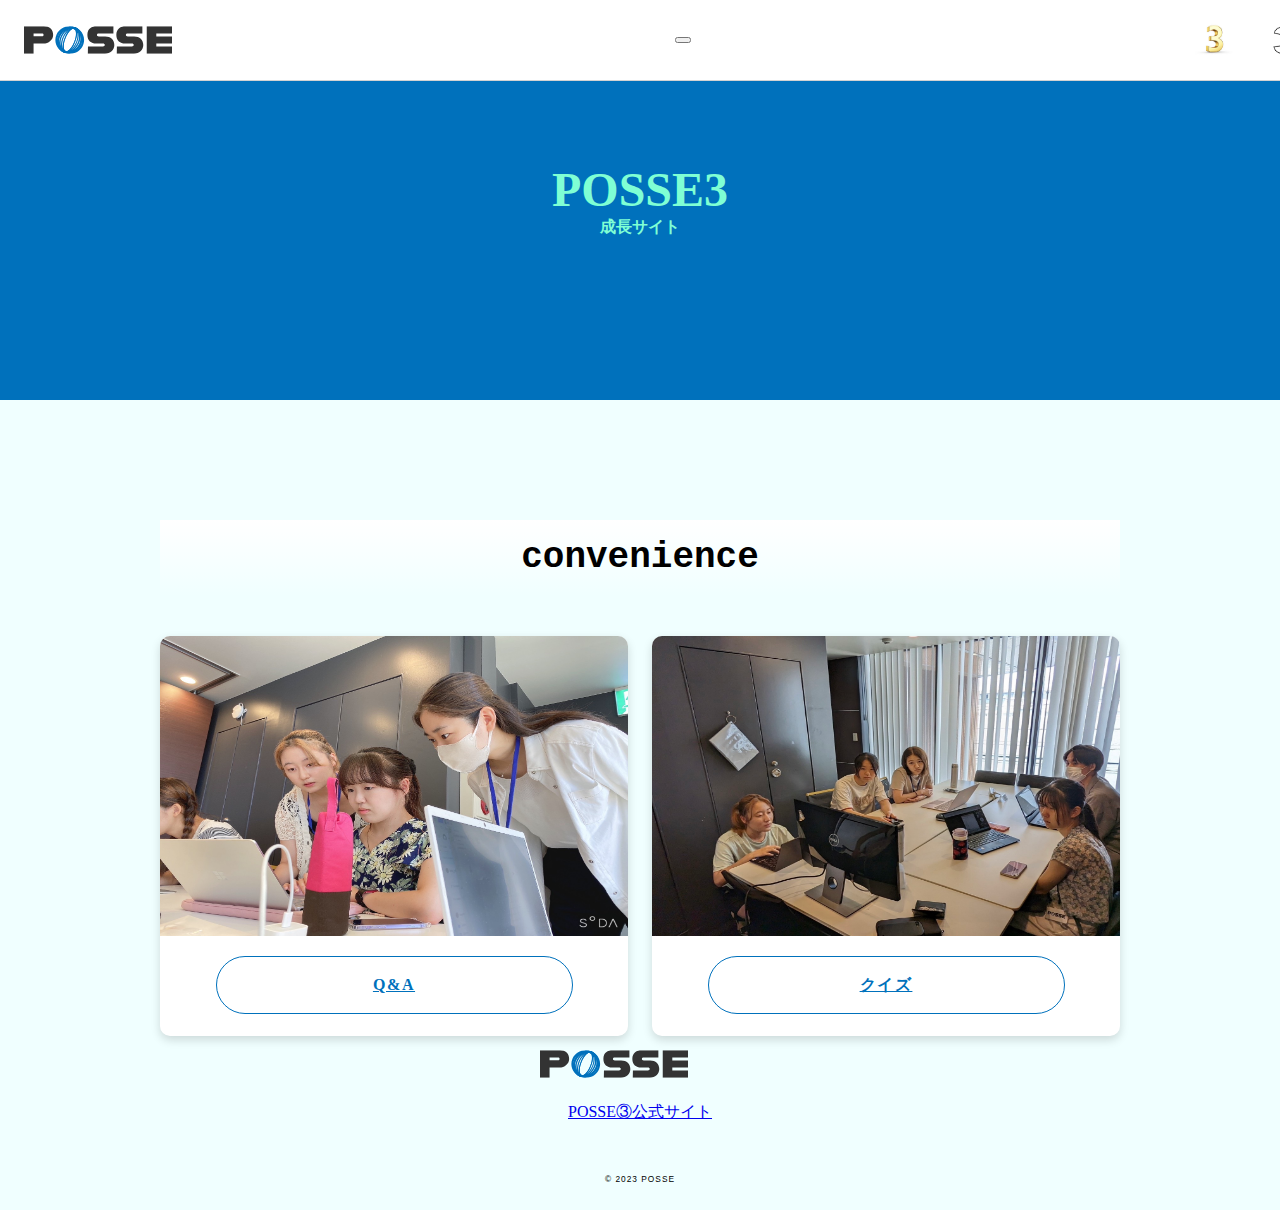
==== html/1index.html @ 536a8b97 "Merge branch 'develop' into feature/sakura2" ====
<!DOCTYPE html>
<html lang="ja">
<head>
    <meta charset="UTF-8">
    <meta http-equiv="X-UA-Compatible" content="IE=Edge,chrome=1">
    <meta name="viewport" content="width=device-width, initial-scale=1.0">
    <title>Document</title>
    <link rel="stylesheet" href="../assets/css/recet.css">
    <link rel="stylesheet" href="../assets/css/style.css">
    <link rel="stylesheet" href="../assets/css/sp/style.css">
    <link href="https://coco-factory.jp/ugokuweb/wp-content/themes/ugokuweb/data/reset.css" rel="stylesheet">
    <link href="https://coco-factory.jp/ugokuweb/wp-content/themes/ugokuweb/data/4-1-1/css/4-1-1.css" rel="stylesheet">
</head>
<body>
    <div id="loading">
        <div class="loading-spin"></div>
    </div>
    <header class="header " id="js-header">
        <a href="./" class="header-logo">
            <img src="../assets/img/logo.svg" alt="POSSE">
        </a>
        <button class="header-button" id="js-headerButton">
            <span class="header-buttonLine"></span>
            <span class="header-buttonLine"></span>
            <span class="header-buttonLine"></span>
        </button>
        <nav class="header-nav">
            <ul class="header-navList">
                <li class="header-navItem">
                    <a href="#" class="header-navLink" target="_blank" rel="noopener noreferrer">
                        <img src="../assets/img/E382B4E383BCE383ABE38389E381AEE795AAE58FB7-3-E381A4E381AEE799BD.jpg" alt="unofficial" class="header-img">
                    </a>
                </li>
                <li class="header-navItem">
                    <a href="#" class="header-navLink" target="_blank" rel="noopener noreferrer">
                        <img src="../assets/img/numero-3-1.png" alt="写真・動画グループ" class="header-img">
                    </a>
                </li>
            </ul>
        </nav>
    </header>

    <section class="mainV">
        <div class="mainV-lead">
            <span class="mainV-lead-inline">POSSE3</span>
                成長サイト
        </div>
    </section>


<body>
    

    <section class="section-con">
        <div class="inner">
            <h2 class="title">convenience</h2>
            <div class="con-inner" id="fadein-1">
                <article class="con-card">
                    <a href="#" class="con-card-link">
                        <figure class="con-card-image">
                            <img src="../assets/img/S__405438473.jpg" alt="" class="concon-img">
                        </figure>
                        <div class="cta-section">
                            <a href="" class="cta-button" target="_blank" rel="noopener noreferrer">Q&A</a>
                        </div>
                    </a>
                </article>
                <article class="con-card">
                    <a href="#" class="con-card-link">
                        <figure class="con-card-image">
                            <img src="../assets/img/S__405438475.jpg" alt="" class="concon-img">
                        </figure>
                        <div class="cta-section">
                            <a href="" class="cta-button" target="_blank" rel="noopener noreferrer">クイズ</a>
                        </div>
                    </a>
                </article>
            </div>
        </div>
    </section>

    <footer class="footer">
        <div class="footer-inner">
            <a href="./" class="footer-logo">
                <img src="../assets/img/logo.svg" alt="POSSE">
            </a>
            <a href="#" class="footer-corporatelink" target="_blank" rel="noopener noreferrer">POSSE③公式サイト</a>
        </div>
        <div class="footer-copyright">
            <small lang="en">&copy; 2023 POSSE</small>
        </div>
    </footer>

</body>
<script src="../assets/js/script.js"></script>

</html>
---- assets/css/recet.css ----
@charset "UTF-8";
html, body, div, span, applet, object, iframe,
h1, h2, h3, h4, h5, h6, p, blockquote, pre,
a, abbr, acronym, address, big, cite, code,
del, dfn, em, img, ins, kbd, q, s, samp,
small, strike, strong, sub, sup, tt, var,
b, u, i, center,
dl, dt, dd, ol, ul, li,
fieldset, form, label, legend,
table, caption, tbody, tfoot, thead, tr, th, td,
article, aside, canvas, details, embed,
figure, figcaption, footer, header, hgroup,
menu, nav, output, ruby, section, summary,
time, mark, audio, video {
margin: 0;
padding: 0;
border: none;
font-style: normal;
text-align: left;
zoom: 1;
}
article, aside, details, figcaption, figure,
footer, header, hgroup, menu, nav, section {
display: block;
}
table {
border-collapse: collapse;
font-family: inherit;
}
h1,h2,h3,h4,h5 {
font-size: 100%;
font-weight: normal;
line-height: 1;
}
input,textarea,select {
font-family: inherit;
font-size: 16px;
}
input[type="button"],input[type="text"],input[type="submit"] {
-webkit-appearance: none;
border-radius: 0;
}
textarea {
resize: none;
-webkit-appearance: none;
border-radius: 0;
}
th,td {
border-collapse: collapse;
}
table th,table td {
white-space: nowrap;
}
ul,ol {
list-style-type: none;
}
img {
vertical-align: text-bottom;
vertical-align: -webkit-baseline-middle;
max-width: 100%;
height: auto;
width /***/:auto;

}
---- assets/css/style.css ----
.quiz-form{
    text-align: center;
    padding: 30px;
}
.frame{
    text-align: end;
    padding: 20px;
}
.problem{
    text-align: justify;
    color: black;
    border: 4px solid pink;
    padding: 2em;
    border-radius: 15px;
    background-color: white;
}
.title{
    text-align: center;
    font-size: 50px;
    padding: 20px;
    font-weight: bold;
    background: linear-gradient(white,azure);
}
.lead{
    text-align: center;
}
.quiz{
    background-color: azure;
}
.fa-thumbs-up{
    margin: 10px;
}

.QA-section{
    text-align: center;
    overflow: auto;
    padding-top: 100px;
}

.QA-title{
    text-align: center;
    font-size: 50px;
    font-weight: bold;
    border-bottom: solid 3px #c44242;
    background:liner-gradient(white,mintcream);
}

.QA-lead{
    font-size: 15px;
    text-align: center;
    margin-top: 30px;
}

.QA-message{
    margin-top: 80px;
}

.QA-answer{
    margin-top: 80px;
}

.QA-container{
    background-color: rgb(210, 236, 223);
}

.memo{
    border-top: solid 1px #c44242;
}
.quiz-form{
    text-align: center;
    padding: 30px;
}
.quiz-section{
    background-color:azure;
}
.frame{
    text-align: end;
    padding: 20px;
}
.problem{
    text-align: justify;
    color: black;
}
=======
.quiz-form{
    text-align: center;
    padding: 30px;
}
.frame{
    text-align: end;
    padding: 20px;
}
.problem{
    text-align: justify;
    color: black;
    border: 2px solid pink;
    padding: 2em;
    border-radius: 15px;
}
.title{
    text-align: center;
    font-size: 50px;
    padding: 20px;
    font-weight: bold;
    background: linear-gradient(white,azure);
}
.lead{
    text-align: center;
}
.quiz{
    background-color: azure;
}
.far-fa-thumbs-up{
    margin: 10px;
}

.quiz-form{
    text-align: center;
    padding: 30px;
}
.quiz-section{
    background-color:azure;
}
.frame{
    text-align: end;
    padding: 20px;
}
.problem{
    text-align: justify;
    color: black;
}

.message{
    color: black;
    font-size:24px ;
    font-weight: bold;
    text-align: center;
}

.QA-inner{
    margin-top: 30px;
}

.QA-answer{
    padding-left:100px ;
    padding-top: 100px;
}

.QA-title2{
    font-size: 24px;

}

body{
    height: 100vh;
    weight: 100vw;
    background-color: azure;
}



/* 237行目まで日向担当 */





/* common */

.inner {
    max-width: 960px;
    margin: 0 auto;
    max-height: 200px;
}

.title {
    font-size: 36px;
    font-family: 'Courier New', Courier, monospace;
    text-align: center;
    margin-bottom: 40px;
}

/* loading */
#loading {
    width: 100vw;
    height: 100vh;
    transition: all 3s;
    background-color: green;
    position: fixed;
    top: 0;
    left: 0;
    z-index: 9999;
}

.loading-spin {
    width: 100px;
    height: 100px;
    margin: 200px auto;
    background-color: aqua;
    border-radius: 100%;
    animation: sk-scaleout 3.0s infinite ease-in-out;
}

@keyframes sk-scaleout {
    0% {
        transform: scale(0);
    } 100% {
        transform: scale(1.0);
        opacity: 0;
    }
} 

.loaded {
    opacity: 0;
    visibility: hidden;
}


/* header */

.header {
    position: fixed;
    top: 0;
    left: 0;
    width: 100%;
    background-color: #FFFFFF;
    border-bottom: solid 1px #d3d3d3;
    padding: 0 24px;
    z-index: 10000;
    transition: background-color .3s linear;
    display: flex;
    justify-content: space-between;
    align-items: center;
    height: 80px;
}



.header-logo {
    width: 148px;
}

.header-nav {
    display: flex;
    gap: 48px;
}

.header-navList {
    display: flex;
    gap: 30px;
}

.header-navLink {
    color: var(--primary-color);
    font-weight: bold;
    line-height: 1.8;
    letter-spacing: .1em;
    transition: color .3s linear;
    font-size: 14px;
    display: inline-block; 
}

.header-img {
    width: 40px;
    height: 40px;
}

/* メインビジュアル */

.mainV {
    height: 400px;
    position: relative;
    background: #0071BC;
}

.mainV-lead {
    position: absolute;
    top: 50%;
    left: 50%;
    transform: translate(-50%,-50%);
    text-align: center;
    font-weight: bold;
    color: aquamarine;
}

.mainV-lead-inline{
    display: block;
    font-size: 48px;
}
/* section */

.section-con {
    padding: 40px 40px 80px;
    margin-top: 80px;
}

.cta-button{
    display: block;
    width: 315px;
    margin: 0 auto;
    padding: 16px 20px;
    font-size: 16px;
    font-weight: bold;
    color: #0071bc;
    line-height: 1.5;
    letter-spacing: 0.1em;
    background-color: #FFFFFF;
    border: solid 1px #0071BC;
    border-radius: 50px;
    position: relative;
    text-align: center;
}

.cta-button:hover{
    background-color: #0071BC;
    color: #FFFFFF;
    border-color: #FFFFFF;
}

.cta-section {
    margin-top: 20px;
}

.con-inner {
    display: flex;
    gap: 24px;
    justify-content: center;
}

.con-card {
    width: 500px;
    height: 400px;
    border-radius: 10px;
    box-shadow: 0 4px 10px rgba(0, 0, 0, 0.15);
    background: #FFF;
    overflow: hidden;
}

.con-card-link {
    display: block;
}

.con-card-image {
    width: 100%;
}

.concon-img {
    width: 468px;
    height: 300px;
}

/* footer */

.footer {
    margin-top: 250px;
    text-align: center;
}

.footer-inner {
    display: flex;
    flex-direction: column;
    align-items: center;
    gap: 24px;
}

.footer-logo {
    width: 200px;
    line-height: 1;
}

.footer-corporateLink {
    color: var(--gray-dark-color);
    font-size: 14px;
    line-height: 1.8;
    letter-spacing: .05em;
    display: inline-flex; 
    align-items: center; 
    gap: 4px;
}

.footer-copyright {
    text-align: center; 
    margin-top: 24px;
    border-top: solid 1px var(--gray-light-color);
    color: var(--gray-color);
    font-family: var(--english-font);
    letter-spacing: .1em;
    line-height: 1.5;
    font-size: 10px;
    padding: 24px;
    font-family: 'Plus Jakarta Sans', sans-serif;
}
---- assets/css/sp/style.css ----
/* １１０まで日向担当のcss */
/* ===================================================
  レスポンシブ
=================================================== */
@media (max-width: 768px) {
    /* 今後この中にコードを書いていくので、閉じ括弧が一番下にくるように書きましょう。 */
  
    /* 1.0 - Common */
    /* ============================================ */
  
    /**
    * 1.2 - ベーススタイル
    */
  
    /**
    * 1.3 - 汎用スタイル
    */
  
    /* 2.0 - Sections */
    /* ============================================ */
.con-inner {
    display: block;
    opacity: 0;
    transform: translateX(-100px);
    transition: opacity 1s,transform 1s;
}

.con-inner-after {
    opacity: 1;
    transform: translate(0);
}
    /**
    * 2.1 - ヘッダー
    */
.header-logo {
    width: 100px;
    z-index: 1;
}

.header-button {
    width: 42px;
    height: 42px;
    position: relative;
    margin-left: auto;
    z-index: 1;
}

.header-buttonLine {
    display: block;
    width: 30px;
    height: 2px;
    background-color: #0071BC;
    position: absolute;
    left: 50%;
    transform: translateX(-50%);
}

.header.is-open .header-nav {
    visibility: visible;
    opacity: 1;
}

.header-buttonLine:nth-of-type(1) {
    top: 13px;
}

.header-buttonLine:nth-of-type(2) {
    top: 20px;
}

.header-buttonLine:nth-of-type(3) {
    top: 27px;
}

.header.is-open .header-buttonLine:nth-of-type(1) {
    transform: translateX(-50%) rotate(45deg);
    top: 20px;
}

.header.is-open .header-buttonLine:nth-of-type(2) {
    opacity: 0;
}

.header.is-open .header-buttonLine:nth-of-type(3) {
    transform: translateX(-50%) rotate(-45deg);
    top: 20px;
}

.header-nav {
    position: fixed;
    inset: 0;
    background-color: #F7F9FB;
    visibility: hidden;
    opacity: 0;
    flex-direction: column;
    gap: 0;
    padding: 120px 24px 40px;
    transition: visibility .3s linear, opacity .3s linear;
}
    /**
    * 2.2 - フッター
    */

    .footer {
        margin-top: 660px;
        
        
    }

}
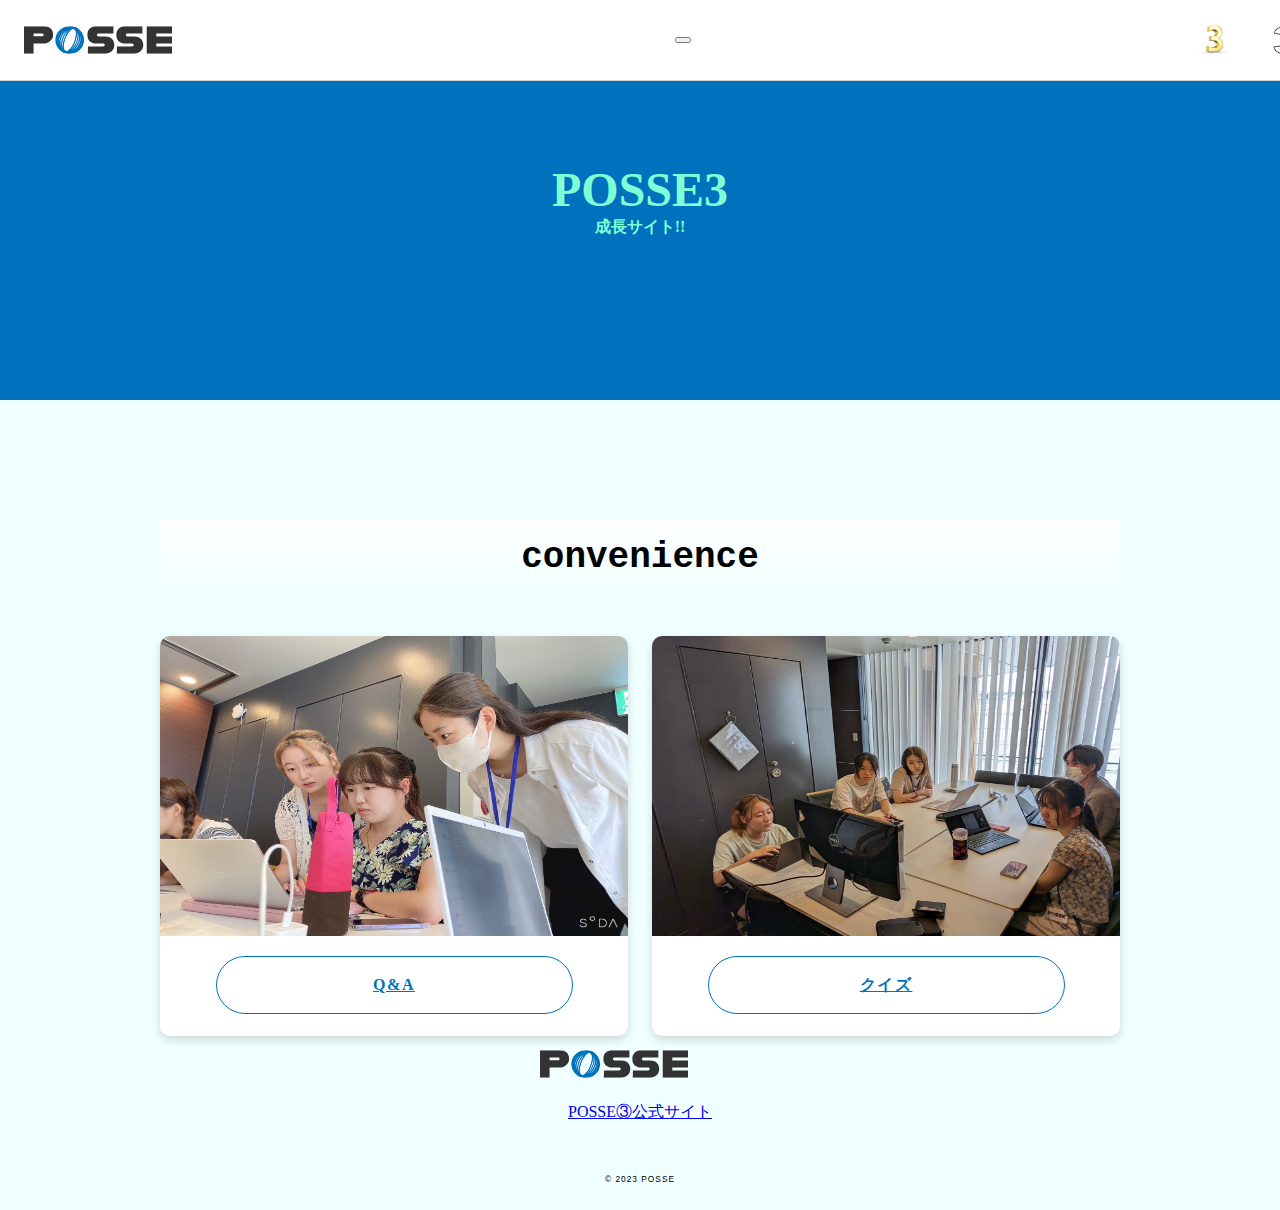
==== commit 69792654: "日向コンフリクト仮" ====
--- a/html/1index.html
+++ b/html/1index.html
@@ -44,13 +44,9 @@
     <section class="mainV">
         <div class="mainV-lead">
             <span class="mainV-lead-inline">POSSE3</span>
-                成長サイト
+                成長サイト!!
         </div>
     </section>
-
-
-<body>
-    
 
     <section class="section-con">
         <div class="inner">
@@ -91,7 +87,6 @@
             <small lang="en">&copy; 2023 POSSE</small>
         </div>
     </footer>
-
 </body>
 <script src="../assets/js/script.js"></script>
 
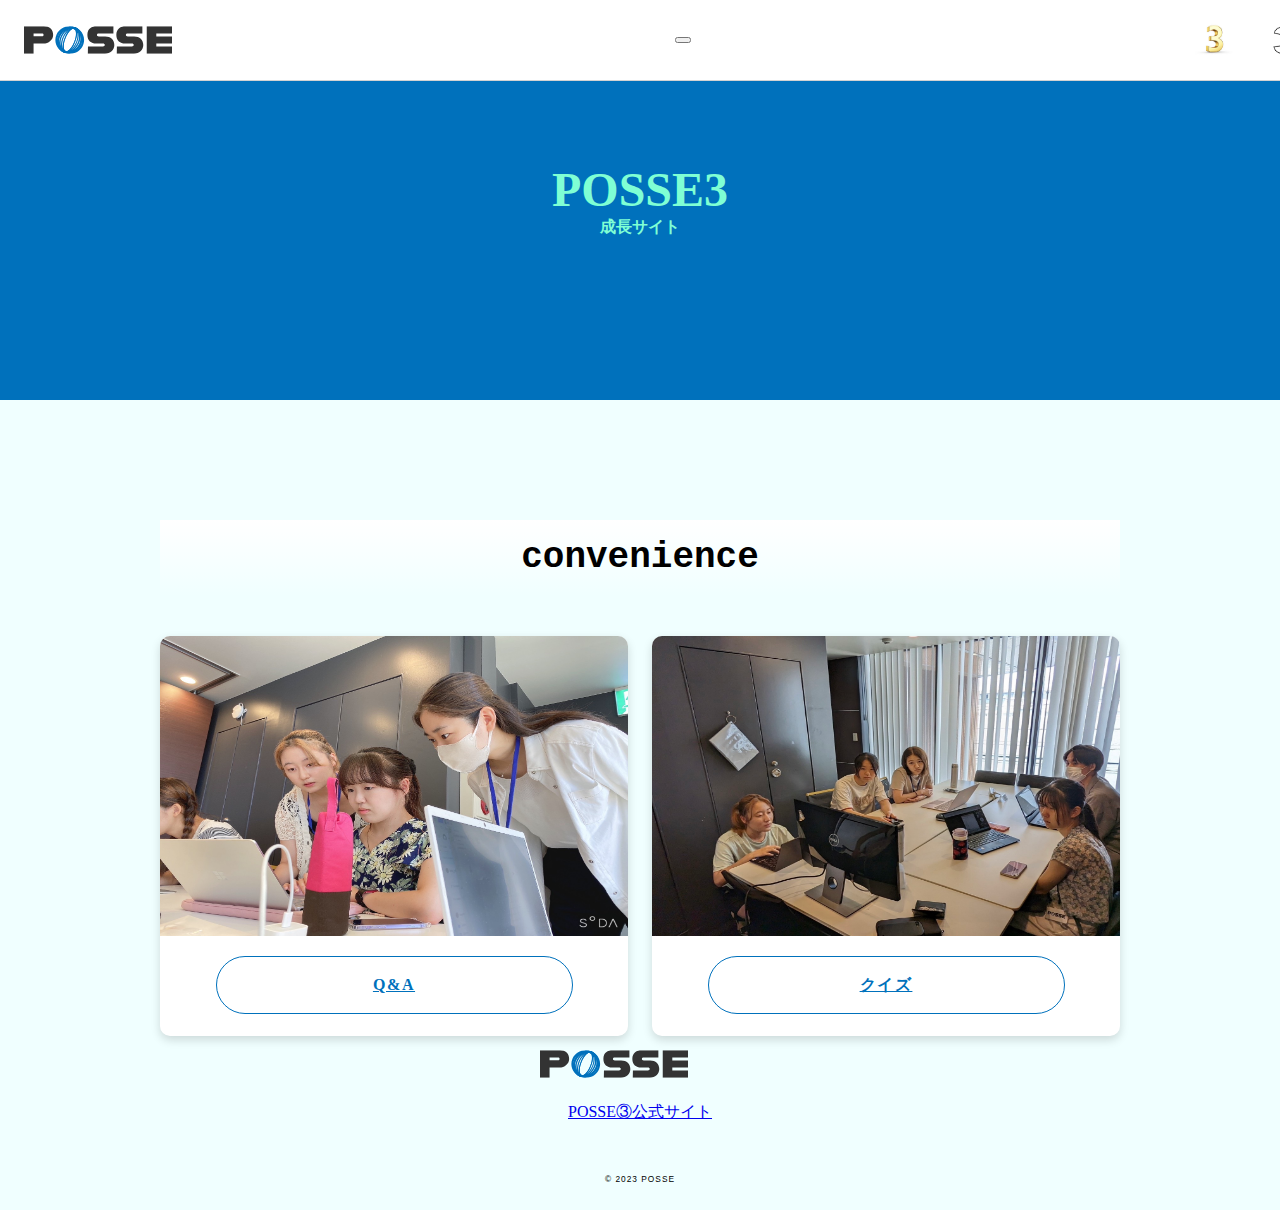
==== commit 208727e7: "Merge pull request #22 from posse-ap/feature/sakura2" ====
--- a/html/1index.html
+++ b/html/1index.html
@@ -44,9 +44,13 @@
     <section class="mainV">
         <div class="mainV-lead">
             <span class="mainV-lead-inline">POSSE3</span>
-                成長サイト!!
+                成長サイト
         </div>
     </section>
+
+
+<body>
+    
 
     <section class="section-con">
         <div class="inner">
@@ -87,6 +91,7 @@
             <small lang="en">&copy; 2023 POSSE</small>
         </div>
     </footer>
+
 </body>
 <script src="../assets/js/script.js"></script>
 
--- a/assets/css/style.css
+++ b/assets/css/style.css
@@ -1,3 +1,4 @@
+
 
 
 .quiz-form{
@@ -393,3 +394,314 @@
     font-family: 'Plus Jakarta Sans', sans-serif;
 }
 
+=======
+.quiz-form{
+    text-align: center;
+    padding: 30px;
+}
+.frame{
+    text-align: end;
+    padding: 20px;
+}
+.problem{
+    text-align: justify;
+    color: black;
+    border: 2px solid pink;
+    padding: 2em;
+    border-radius: 15px;
+}
+.title{
+    text-align: center;
+    font-size: 50px;
+    padding: 20px;
+    font-weight: bold;
+    background: linear-gradient(white,azure);
+}
+.lead{
+    text-align: center;
+}
+.quiz{
+    background-color: azure;
+    margin-top: 100px;
+}
+.far-fa-thumbs-up{
+    margin: 10px;
+}
+
+.quiz-form{
+    text-align: center;
+    padding: 30px;
+}
+.quiz-section{
+    background-color:azure;
+}
+.frame{
+    text-align: end;
+    padding: 20px;
+}
+.problem{
+    text-align: justify;
+    color: black;
+}
+
+.message{
+    color: black;
+    font-size:24px ;
+    font-weight: bold;
+    text-align: center;
+}
+
+.QA-inner{
+    margin-top: 30px;
+}
+
+.QA-answer{
+    padding-left:100px ;
+    padding-top: 100px;
+}
+
+.QA-title2{
+    font-size: 24px;
+
+}
+
+body{
+    height: 100vh;
+    weight: 100vw;
+    background-color: azure;
+}
+
+
+
+/* 237行目まで日向担当 */
+
+
+
+
+
+/* common */
+
+.inner {
+    max-width: 960px;
+    margin: 0 auto;
+    max-height: 200px;
+}
+
+.title {
+    font-size: 36px;
+    font-family: 'Courier New', Courier, monospace;
+    text-align: center;
+    margin-bottom: 40px;
+}
+
+/* loading */
+#loading {
+    width: 100vw;
+    height: 100vh;
+    transition: all 3s;
+    background-color: green;
+    position: fixed;
+    top: 0;
+    left: 0;
+    z-index: 9999;
+}
+
+.loading-spin {
+    width: 100px;
+    height: 100px;
+    margin: 200px auto;
+    background-color: aqua;
+    border-radius: 100%;
+    animation: sk-scaleout 3.0s infinite ease-in-out;
+}
+
+@keyframes sk-scaleout {
+    0% {
+        transform: scale(0);
+    } 100% {
+        transform: scale(1.0);
+        opacity: 0;
+    }
+} 
+
+.loaded {
+    opacity: 0;
+    visibility: hidden;
+}
+
+
+/* header */
+
+.header {
+    position: fixed;
+    top: 0;
+    left: 0;
+    width: 100%;
+    background-color: #FFFFFF;
+    border-bottom: solid 1px #d3d3d3;
+    padding: 0 24px;
+    z-index: 10000;
+    transition: background-color .3s linear;
+    display: flex;
+    justify-content: space-between;
+    align-items: center;
+    height: 80px;
+}
+
+
+
+.header-logo {
+    width: 148px;
+}
+
+.header-nav {
+    display: flex;
+    gap: 48px;
+}
+
+.header-navList {
+    display: flex;
+    gap: 30px;
+}
+
+.header-navLink {
+    color: var(--primary-color);
+    font-weight: bold;
+    line-height: 1.8;
+    letter-spacing: .1em;
+    transition: color .3s linear;
+    font-size: 14px;
+    display: inline-block; 
+}
+
+.header-img {
+    width: 40px;
+    height: 40px;
+}
+
+/* メインビジュアル */
+
+.mainV {
+    height: 400px;
+    position: relative;
+    background: #0071BC;
+}
+
+.mainV-lead {
+    position: absolute;
+    top: 50%;
+    left: 50%;
+    transform: translate(-50%,-50%);
+    text-align: center;
+    font-weight: bold;
+    color: aquamarine;
+}
+
+.mainV-lead-inline{
+    display: block;
+    font-size: 48px;
+}
+/* section */
+
+.section-con {
+    padding: 40px 40px 80px;
+    margin-top: 80px;
+}
+
+.cta-button{
+    display: block;
+    width: 315px;
+    margin: 0 auto;
+    padding: 16px 20px;
+    font-size: 16px;
+    font-weight: bold;
+    color: #0071bc;
+    line-height: 1.5;
+    letter-spacing: 0.1em;
+    background-color: #FFFFFF;
+    border: solid 1px #0071BC;
+    border-radius: 50px;
+    position: relative;
+    text-align: center;
+}
+
+.cta-button:hover{
+    background-color: #0071BC;
+    color: #FFFFFF;
+    border-color: #FFFFFF;
+}
+
+.cta-section {
+    margin-top: 20px;
+}
+
+.con-inner {
+    display: flex;
+    gap: 24px;
+    justify-content: center;
+}
+
+.con-card {
+    width: 500px;
+    height: 400px;
+    border-radius: 10px;
+    box-shadow: 0 4px 10px rgba(0, 0, 0, 0.15);
+    background: #FFF;
+    overflow: hidden;
+}
+
+.con-card-link {
+    display: block;
+}
+
+.con-card-image {
+    width: 100%;
+}
+
+.concon-img {
+    width: 468px;
+    height: 300px;
+}
+
+/* footer */
+
+.footer {
+    margin-top: 250px;
+    text-align: center;
+}
+
+.footer-inner {
+    display: flex;
+    flex-direction: column;
+    align-items: center;
+    gap: 24px;
+}
+
+.footer-logo {
+    width: 200px;
+    line-height: 1;
+}
+
+.footer-corporateLink {
+    color: var(--gray-dark-color);
+    font-size: 14px;
+    line-height: 1.8;
+    letter-spacing: .05em;
+    display: inline-flex; 
+    align-items: center; 
+    gap: 4px;
+}
+
+.footer-copyright {
+    text-align: center; 
+    margin-top: 24px;
+    border-top: solid 1px var(--gray-light-color);
+    color: var(--gray-color);
+    font-family: var(--english-font);
+    letter-spacing: .1em;
+    line-height: 1.5;
+    font-size: 10px;
+    padding: 24px;
+    font-family: 'Plus Jakarta Sans', sans-serif;
+}
+
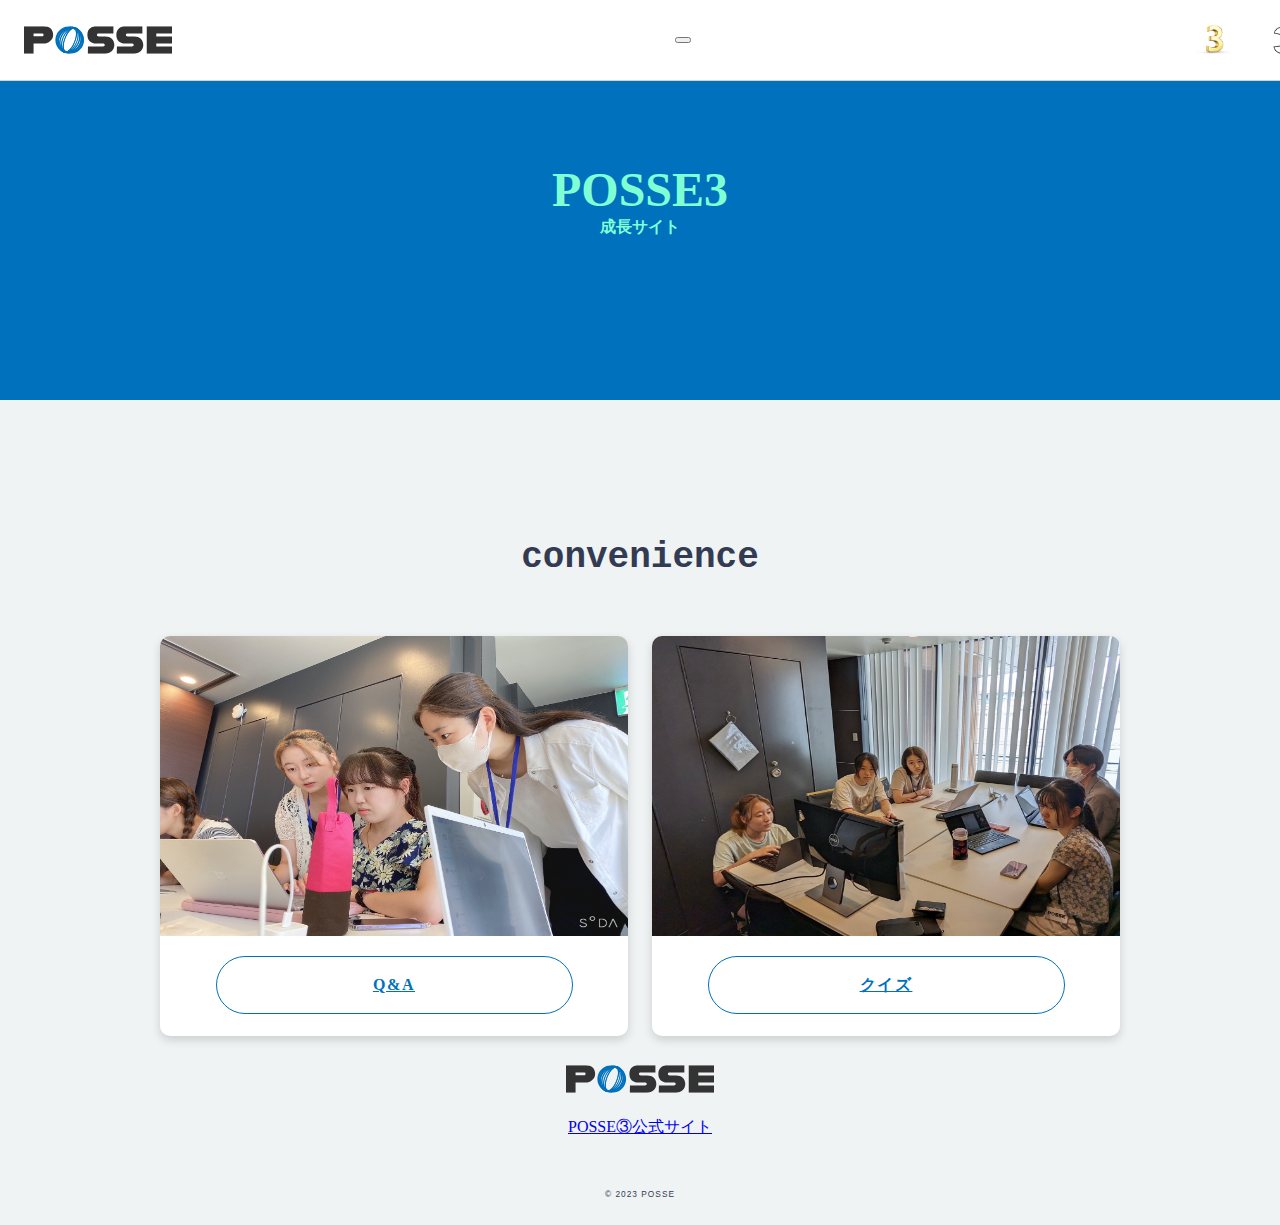
==== commit 0eefb628: "仮完成" ====
--- a/html/1index.html
+++ b/html/1index.html
@@ -5,14 +5,16 @@
     <meta charset="UTF-8">
     <meta http-equiv="X-UA-Compatible" content="IE=Edge,chrome=1">
     <meta name="viewport" content="width=device-width, initial-scale=1.0">
-    <title>Document</title>
+    <title>POSSE③サイト</title>
     <link rel="stylesheet" href="../assets/css/recet.css">
     <link rel="stylesheet" href="../assets/css/style.css">
     <link rel="stylesheet" href="../assets/css/sp/style.css">
     <link href="https://coco-factory.jp/ugokuweb/wp-content/themes/ugokuweb/data/reset.css" rel="stylesheet">
     <link href="https://coco-factory.jp/ugokuweb/wp-content/themes/ugokuweb/data/4-1-1/css/4-1-1.css" rel="stylesheet">
+    <script src="../assets/js/script.js" defer></script>
 </head>
-<body>
+<body class="container">
+<div class="main">
     <div id="loading">
         <div class="loading-spin"></div>
     </div>
@@ -28,12 +30,12 @@
         <nav class="header-nav">
             <ul class="header-navList">
                 <li class="header-navItem">
-                    <a href="#" class="header-navLink" target="_blank" rel="noopener noreferrer">
+                    <a href="https://instagram.com/posse_programming?igshid=NzZlODBkYWE4Ng==" class="header-navLink" target="_blank" rel="noopener noreferrer">
                         <img src="../assets/img/E382B4E383BCE383ABE38389E381AEE795AAE58FB7-3-E381A4E381AEE799BD.jpg" alt="unofficial" class="header-img">
                     </a>
                 </li>
                 <li class="header-navItem">
-                    <a href="#" class="header-navLink" target="_blank" rel="noopener noreferrer">
+                    <a href="https://instagram.com/3rdinposse_private.memories?igshid=NzZlODBkYWE4Ng==" class="header-navLink" target="_blank" rel="noopener noreferrer">
                         <img src="../assets/img/numero-3-1.png" alt="写真・動画グループ" class="header-img">
                     </a>
                 </li>
@@ -43,36 +45,37 @@
 
     <section class="mainV">
         <div class="mainV-lead">
-            <span class="mainV-lead-inline">POSSE3</span>
+            <span class="mainV-lead-inline">POSSE3
+            </span>
                 成長サイト
         </div>
     </section>
 
 
-<body>
-    
+
+
 
     <section class="section-con">
         <div class="inner">
             <h2 class="title">convenience</h2>
             <div class="con-inner" id="fadein-1">
                 <article class="con-card">
-                    <a href="#" class="con-card-link">
+                    <a href="../html/2.5Answer.html" class="con-card-link">
                         <figure class="con-card-image">
                             <img src="../assets/img/S__405438473.jpg" alt="" class="concon-img">
                         </figure>
                         <div class="cta-section">
-                            <a href="" class="cta-button" target="_blank" rel="noopener noreferrer">Q&A</a>
+                            <a href="../html/2.5Answer.html" class="cta-button" target="_blank" rel="noopener noreferrer">Q&A</a>
                         </div>
                     </a>
                 </article>
                 <article class="con-card">
-                    <a href="#" class="con-card-link">
+                    <a href="../html/3.5solve.html" class="con-card-link">
                         <figure class="con-card-image">
                             <img src="../assets/img/S__405438475.jpg" alt="" class="concon-img">
                         </figure>
                         <div class="cta-section">
-                            <a href="" class="cta-button" target="_blank" rel="noopener noreferrer">クイズ</a>
+                            <a href="../html/3.5solve.html" class="cta-button" target="_blank" rel="noopener noreferrer">クイズ</a>
                         </div>
                     </a>
                 </article>
@@ -82,8 +85,8 @@
 
     <footer class="footer">
         <div class="footer-inner">
-            <a href="./" class="footer-logo">
-                <img src="../assets/img/logo.svg" alt="POSSE">
+            <a href="./">
+                <img src="../assets/img/logo.svg" alt="POSSE" height="48px" width="128px">
             </a>
             <a href="#" class="footer-corporatelink" target="_blank" rel="noopener noreferrer">POSSE③公式サイト</a>
         </div>
@@ -91,10 +94,7 @@
             <small lang="en">&copy; 2023 POSSE</small>
         </div>
     </footer>
-
-</body>
-<script src="../assets/js/script.js"></script>
-
+</div>
 </html>
 
 
--- a/assets/css/style.css
+++ b/assets/css/style.css
@@ -1,9 +1,48 @@
 
 
 
+/* .quiz-form{
+    text-align: center;
+    padding: 30px;
+}
+.frame{
+    text-align: end;
+    padding: 20px;
+}
+.problem{
+    text-align: justify;
+    color: #333b52;
+    border: 4px solid #333b52;
+    padding: 2em;
+    border-radius: 15px;
+    background-color: white;
+}
+.title{
+    text-align: center;
+    font-size: 50px;
+    padding: 20px;
+    font-weight: bold;
+    background: #eff3f4;
+}
+.lead{
+    text-align: center;
+}
+.quiz{
+    background-color:#eff3f4;
+}
+.fa-thumbs-up{
+    margin: 10px;
+} */
+
+html{
+    width: 100%;
+}
 .quiz-form{
     text-align: center;
     padding: 30px;
+}
+.quiz-section{
+    background-color:#eff3f4;
 }
 .frame{
     text-align: end;
@@ -12,69 +51,11 @@
 .problem{
     text-align: justify;
     color: black;
-    border: 4px solid pink;
-    padding: 2em;
-    border-radius: 15px;
-    background-color: white;
-}
-.title{
-    text-align: center;
-    font-size: 50px;
-    padding: 20px;
-    font-weight: bold;
-    background: linear-gradient(white,azure);
-}
-.lead{
-    text-align: center;
-}
-.quiz{
-    background-color: azure;
-}
-.fa-thumbs-up{
-    margin: 10px;
-}
-
-.QA-section{
-    text-align: center;
-    overflow: auto;
-    padding-top: 100px;
-}
-
-.QA-title{
-    text-align: center;
-    font-size: 50px;
-    font-weight: bold;
-    border-bottom: solid 3px #c44242;
-    background:liner-gradient(white,mintcream);
-}
-
-.QA-lead{
-    font-size: 15px;
-    text-align: center;
-    margin-top: 30px;
-}
-
-.QA-message{
-    margin-top: 80px;
-}
-
-.QA-answer{
-    margin-top: 80px;
-}
-
-.QA-container{
-    background-color: rgb(210, 236, 223);
-}
-
-.memo{
-    border-top: solid 1px #c44242;
-}
+}
+
 .quiz-form{
     text-align: center;
     padding: 30px;
-}
-.quiz-section{
-    background-color:azure;
 }
 .frame{
     text-align: end;
@@ -83,58 +64,43 @@
 .problem{
     text-align: justify;
     color: black;
-}
-=======
+    border: 2px solid #333b52;
+    padding: 2em;
+    border-radius: 15px;
+}
+.title{
+    text-align: center;
+    font-size: 50px;
+    padding: 20px;
+    font-weight: bold;
+}
+.lead{
+    text-align: center;
+    display: block;
+}
+.quiz{
+    background-color: #eff3f4;
+}
+.far-fa-thumbs-up{
+    margin: 10px;
+}
+
 .quiz-form{
     text-align: center;
     padding: 30px;
 }
+
 .frame{
     text-align: end;
     padding: 20px;
 }
 .problem{
     text-align: justify;
-    color: black;
-    border: 2px solid pink;
-    padding: 2em;
-    border-radius: 15px;
-}
-.title{
-    text-align: center;
-    font-size: 50px;
-    padding: 20px;
-    font-weight: bold;
-    background: linear-gradient(white,azure);
-}
-.lead{
-    text-align: center;
-}
-.quiz{
-    background-color: azure;
-}
-.far-fa-thumbs-up{
-    margin: 10px;
-}
-
-.quiz-form{
-    text-align: center;
-    padding: 30px;
-}
-.quiz-section{
-    background-color:azure;
-}
-.frame{
-    text-align: end;
-    padding: 20px;
-}
-.problem{
-    text-align: justify;
-    color: black;
+    color: #333b52;
 }
 
 .message{
-    color: black;
+    color: #333b52;
     font-size:24px ;
     font-weight: bold;
     text-align: center;
@@ -156,10 +122,26 @@
 
 body{
     height: 100vh;
-    weight: 100vw;
-    background-color: azure;
-}
-
+    width: 100vw;
+    background-color: #eff3f4;
+    color: #333b52;
+}
+
+@keyframes bgchange{
+    0%   {background:#377c9d;}/*変化させたい色*/
+    35%  {background:#41919a;}/*変化させたい色*/
+    70%  {background:#a8ca54;}/*変化させたい色*/
+    100% {background:#377c9d;}/*変化させたい色*/
+}
+
+.color{
+    animation: bgchange 20s ease infinite;
+    height: 30px;
+}
+
+.quiz{
+    margin-top: 80px;
+}
 
 
 /* 237行目まで日向担当 */
@@ -188,7 +170,7 @@
     width: 100vw;
     height: 100vh;
     transition: all 3s;
-    background-color: green;
+    background-color: #377c9d;
     position: fixed;
     top: 0;
     left: 0;
@@ -199,7 +181,7 @@
     width: 100px;
     height: 100px;
     margin: 200px auto;
-    background-color: aqua;
+    background-color: #eff3f4;
     border-radius: 100%;
     animation: sk-scaleout 3.0s infinite ease-in-out;
 }
@@ -218,7 +200,28 @@
     visibility: hidden;
 }
 
-
+.container{
+    min-width: 280px;
+    margin: 0 auto;
+}
+.main{
+    width: 100%;
+}
+
+.page-top {
+    height: 50px;
+    width: 50px;
+    position: fixed;
+    background-color: transparent;
+    top: 30px;
+    left: 30px;
+    display: flex;
+    justify-content: center;
+    align-items: center;
+    z-index: 2;
+
+
+}
 /* header */
 
 .header {
@@ -245,6 +248,7 @@
 
 .header-nav {
     display: flex;
+    align-items: center;
     gap: 48px;
 }
 
@@ -273,7 +277,9 @@
 .mainV {
     height: 400px;
     position: relative;
-    background: #0071BC;
+    /* background: #36769a; */
+    width: 100%;
+    animation: bgchange 20s ease infinite;
 }
 
 .mainV-lead {
@@ -283,7 +289,7 @@
     transform: translate(-50%,-50%);
     text-align: center;
     font-weight: bold;
-    color: aquamarine;
+    color: #eff3f4;
 }
 
 .mainV-lead-inline{
@@ -307,7 +313,7 @@
     color: #0071bc;
     line-height: 1.5;
     letter-spacing: 0.1em;
-    background-color: #FFFFFF;
+    background-color: #eff3f4;
     border: solid 1px #0071BC;
     border-radius: 50px;
     position: relative;
@@ -316,8 +322,8 @@
 
 .cta-button:hover{
     background-color: #0071BC;
-    color: #FFFFFF;
-    border-color: #FFFFFF;
+    color: #eff3ef;
+    border-color: #eff3ef;
 }
 
 .cta-section {
@@ -335,7 +341,7 @@
     height: 400px;
     border-radius: 10px;
     box-shadow: 0 4px 10px rgba(0, 0, 0, 0.15);
-    background: #FFF;
+    background: #eff3ef;
     overflow: hidden;
 }
 
@@ -355,7 +361,7 @@
 /* footer */
 
 .footer {
-    margin-top: 250px;
+    padding-top:15px;
     text-align: center;
 }
 
@@ -394,7 +400,7 @@
     font-family: 'Plus Jakarta Sans', sans-serif;
 }
 
-=======
+/* =======
 .quiz-form{
     text-align: center;
     padding: 30px;
@@ -499,7 +505,7 @@
     width: 100vw;
     height: 100vh;
     transition: all 3s;
-    background-color: green;
+    background-color: #333b52;
     position: fixed;
     top: 0;
     left: 0;
@@ -510,7 +516,7 @@
     width: 100px;
     height: 100px;
     margin: 200px auto;
-    background-color: aqua;
+    background-color: #eff3f4;
     border-radius: 100%;
     animation: sk-scaleout 3.0s infinite ease-in-out;
 }
@@ -704,4 +710,4 @@
     padding: 24px;
     font-family: 'Plus Jakarta Sans', sans-serif;
 }
-
+ */
--- a/assets/css/sp/style.css
+++ b/assets/css/sp/style.css
@@ -29,13 +29,16 @@
     opacity: 1;
     transform: translate(0);
 }
+
+.con-card{
+    height: 400px;
+    width:468 ;
+}
     /**
     * 2.1 - ヘッダー
     */
-.header-logo {
-    width: 100px;
-    z-index: 1;
-}
+
+
 
 .header-button {
     width: 42px;
@@ -97,6 +100,10 @@
     padding: 120px 24px 40px;
     transition: visibility .3s linear, opacity .3s linear;
 }
+.main{
+    width: 100%;
+}
+
     /**
     * 2.2 - フッター
     */
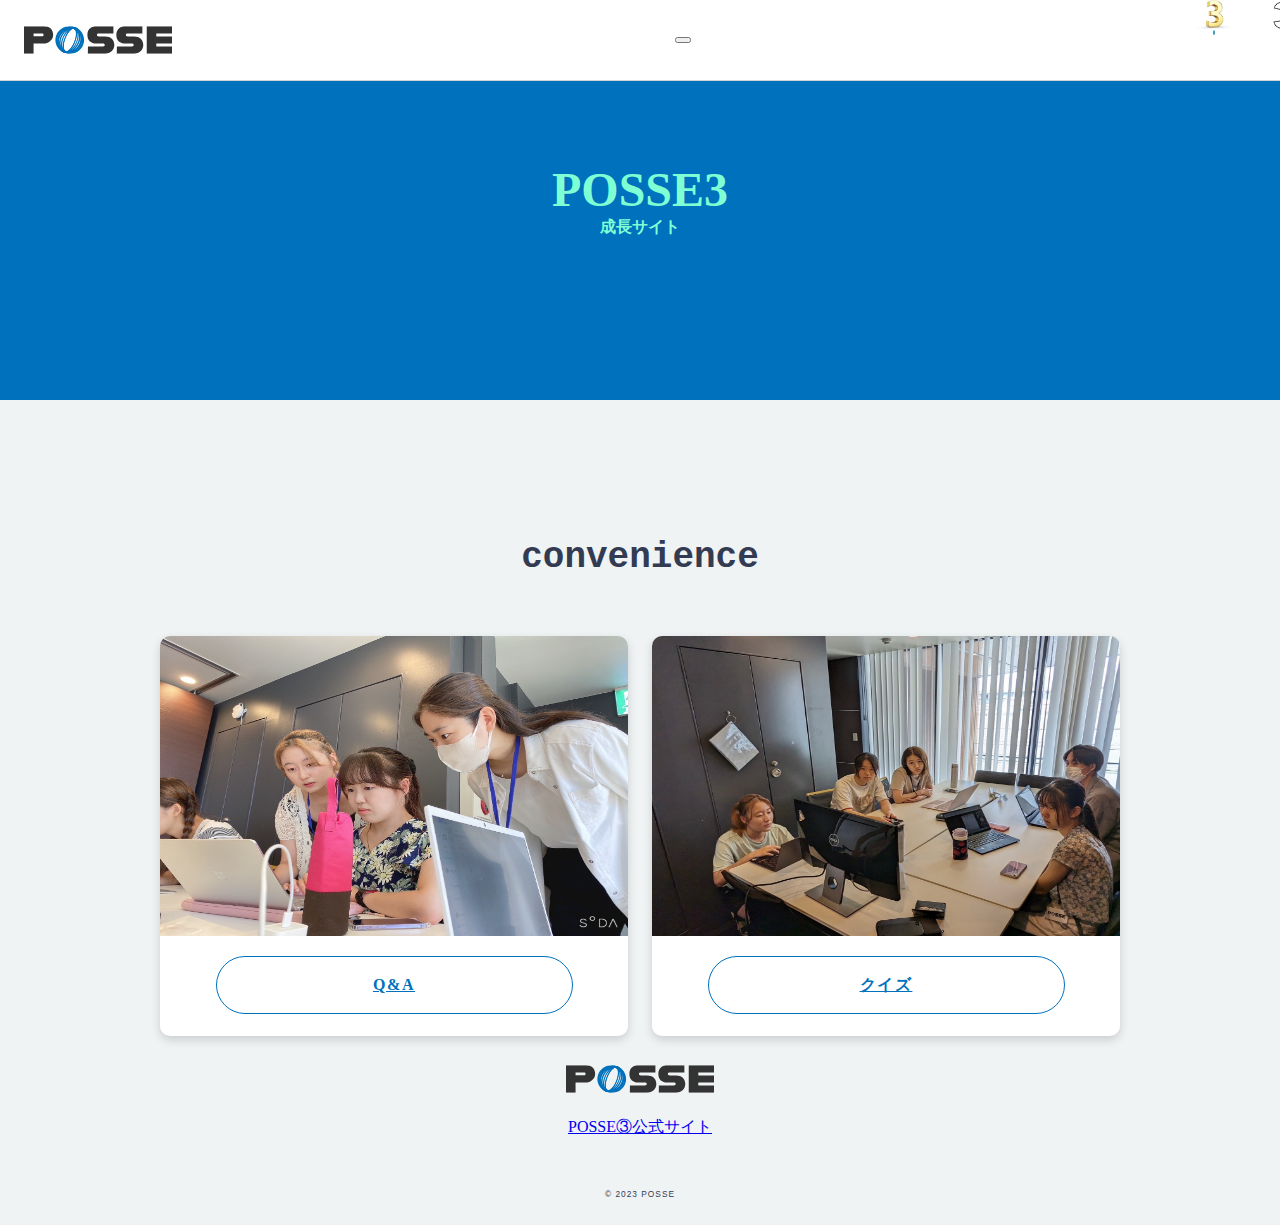
==== commit 07465a78: "css付け加え" ====
--- a/html/1index.html
+++ b/html/1index.html
@@ -11,6 +11,9 @@
     <link rel="stylesheet" href="../assets/css/sp/style.css">
     <link href="https://coco-factory.jp/ugokuweb/wp-content/themes/ugokuweb/data/reset.css" rel="stylesheet">
     <link href="https://coco-factory.jp/ugokuweb/wp-content/themes/ugokuweb/data/4-1-1/css/4-1-1.css" rel="stylesheet">
+    <meta name="description" content="">
+    <link rel="stylesheet" type="text/css" href="https://coco-factory.jp/ugokuweb/wp-content/themes/ugokuweb/data/reset.css">
+    <link rel="stylesheet" type="text/css" href="https://coco-factory.jp/ugokuweb/wp-content/themes/ugokuweb/data/5-3-8/css/5-3-8.css">
     <script src="../assets/js/script.js" defer></script>
 </head>
 <body class="container">
@@ -19,7 +22,7 @@
         <div class="loading-spin"></div>
     </div>
     <header class="header " id="js-header">
-        <a href="./" class="header-logo">
+        <a href="https://posse-ap.com/" class="header-logo">
             <img src="../assets/img/logo.svg" alt="POSSE">
         </a>
         <button class="header-button" id="js-headerButton">
--- a/assets/css/style.css
+++ b/assets/css/style.css
@@ -74,9 +74,23 @@
     padding: 20px;
     font-weight: bold;
 }
+.text-lead{
+    text-align: center;
+    display: block;
+}
 .lead{
     text-align: center;
     display: block;
+    width: 200px;
+    margin: 10px 190px;
+    background-image: linear-gradient(to right, rgba(0,0,0,0) 50%, rgb(49 170 226) 50%);
+    background-position: 0 0;
+    background-size: 200% auto;
+    transition: .3s;
+}
+.lead:hover{
+    background-position:-100% 0;
+    color: #eff3f4;
 }
 .quiz{
     background-color: #eff3f4;
@@ -255,8 +269,35 @@
 .header-navList {
     display: flex;
     gap: 30px;
-}
-
+    flex-wrap: wrap;
+    margin:0 0 50px 0;
+    list-style: none;
+}
+
+.header-navList li a{
+    position: relative;
+}
+.header-navList li a:hover{
+    color: #0481a2;
+}
+.header-navList li a::after{
+    content: "";
+    position: absolute;
+    bottom: 0;
+    left: 0;
+    width: 100%;
+    height: 5px;
+    border-radius: 50%;
+    background: #0481a2;
+    transition: all .3s;
+    transform: scale(0.04,1);
+    transform-origin: center bottom;
+}
+.header-navList li a:hover::after{
+    height: 2px;
+    border-radius: 0;
+    transform: scale(0.8, 1);
+}
 .header-navLink {
     color: var(--primary-color);
     font-weight: bold;
